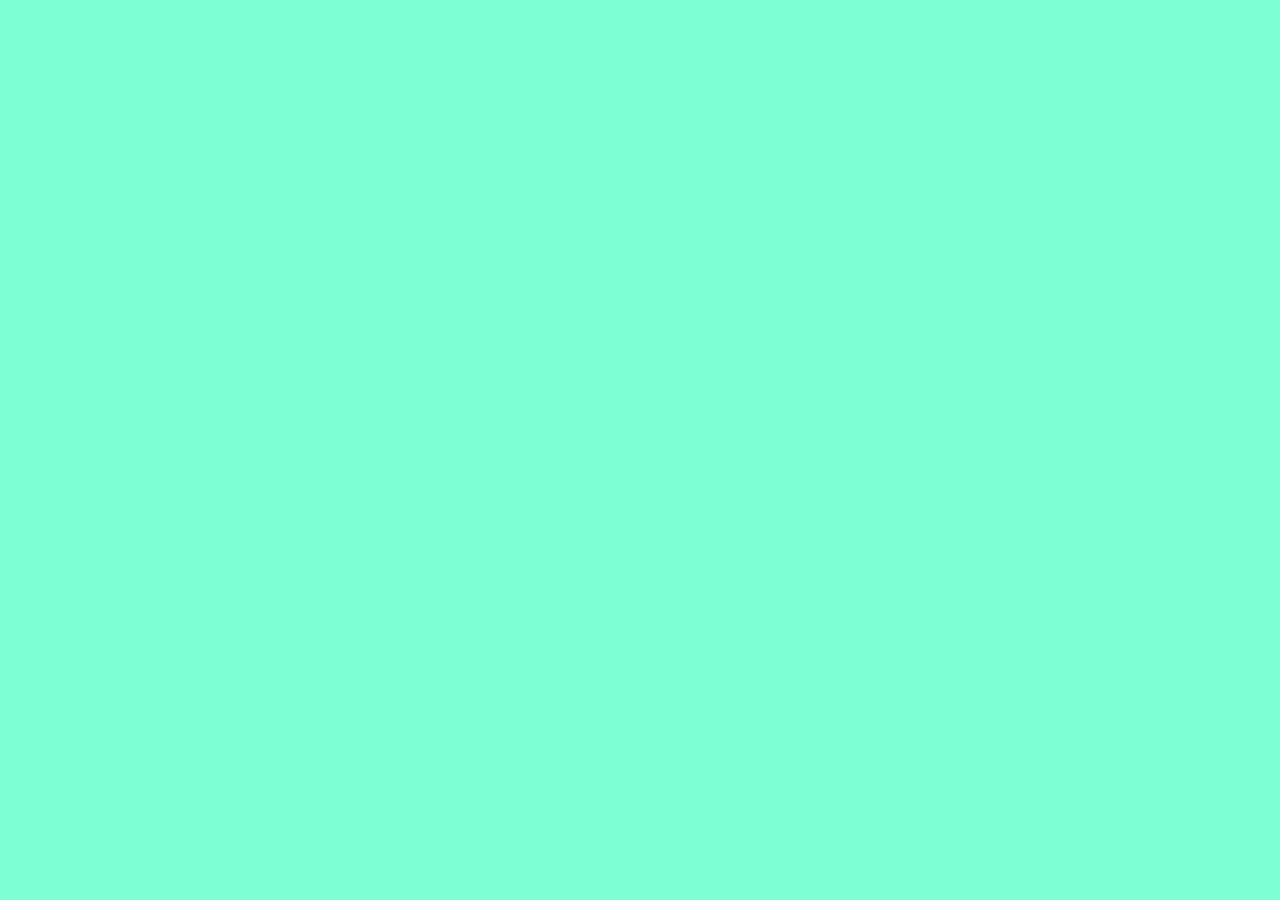
==== public/index.html @ cbdff0cc "Initial commit" ====
<!DOCTYPE html>
<html lang="en">
<head>
    <meta charset="UTF-8">
    <meta name="viewport" content="width=device-width, initial-scale=1.0">
    <title>Document</title>
    <link rel="stylesheet" href="style.css">
</head>
<body>
    
</body>
</html>
---- public/style.css ----
body {
    background-color: aquamarine;
}
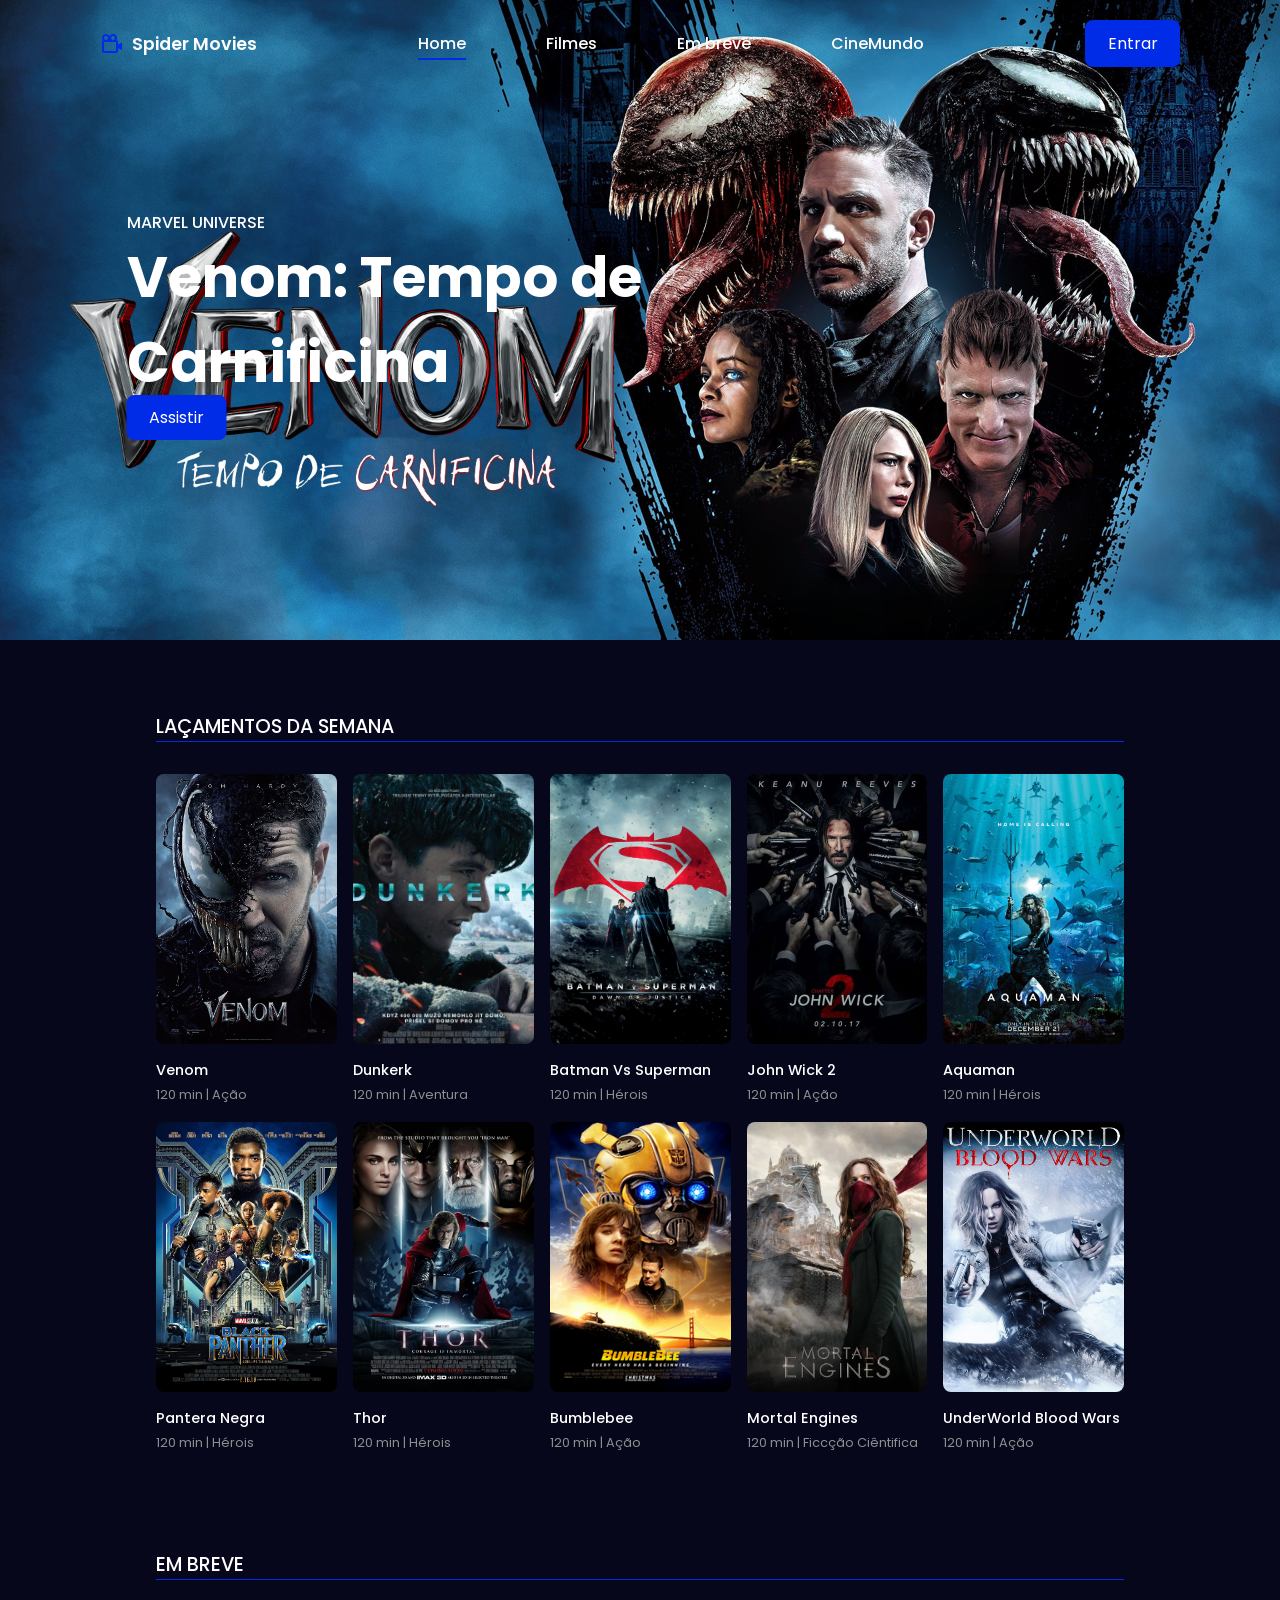
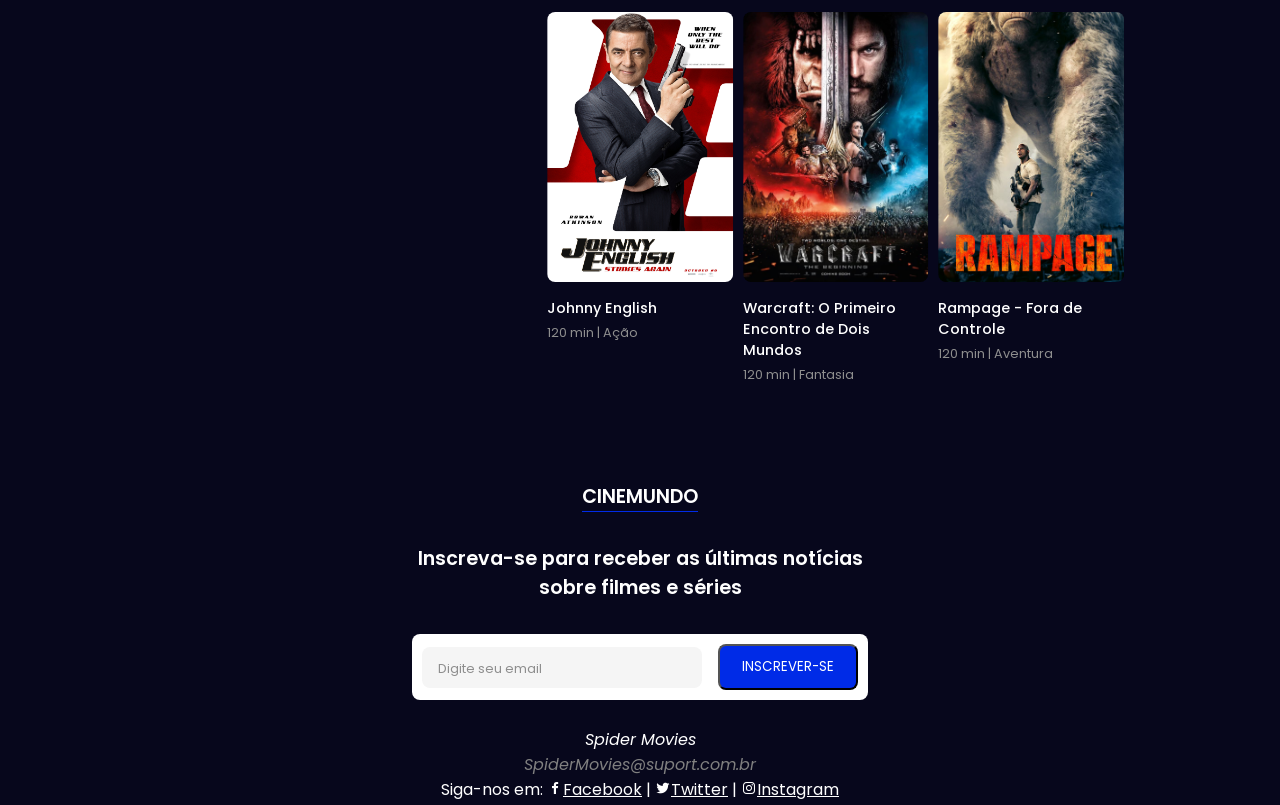
==== commit 389b1a76: "Alterações nos arquivos HTML e CSS 878827" ====
--- a/public/index.html
+++ b/public/index.html
@@ -1,12 +1,274 @@
 <!DOCTYPE html>
-<html lang="en">
+<html lang="pt-br">
 <head>
     <meta charset="UTF-8">
     <meta name="viewport" content="width=device-width, initial-scale=1.0">
-    <title>Document</title>
-    <link rel="stylesheet" href="style.css">
+    <title>Spider | Movies</title>
+    <link rel="stylesheet" href="index.css">
+    <link rel="stylesheet" href="https://cdn.jsdelivr.net/npm/swiper@11/swiper-bundle.min.css" />
+    <link href='https://unpkg.com/boxicons@2.1.2/css/boxicons.min.css'rel="stylesheet">
+    <link rel="icon" href="files/img/favicon/favicon.ico" type="image/x-icon">
 </head>
 <body>
+    <header>
+        <a href="#" class="logo">
+            <i class='bx bx-camera-movie'></i> Spider Movies
+        </a>
+        <div class="bx bx-menu" id="menu-icon"></div>
+        
+        <ul class="navbar">
+            <li><a href="#home" class="home-active">Home</a></li>
+            <li><a href="#movies">Filmes</a></li>
+            <li><a href="#coming">Em breve</a></li>
+            <li><a href="#newsletter">CineMundo</a></li>
+        </ul>
+        <a href="login.html " target="_blank" class="btn">Entrar</a>
+    </header>
+
+    <section class="home swiper" id="home">
+            <div class="swiper-wrapper">
+              <div class="swiper-slide conatiner">
+                <img src="files/img/cards/home1.1.webp" alt="">
+                <div class="home-text">
+                    <span>Marvel Universe</span>
+                    <h1>Venom: Tempo de  <br> Carnificina</h1>
+                    <a href="Venom.html" target="_blank" class="btn">Assistir</a>
+                   
+                </div>
+               
+              </div>
+              
+              <div class="swiper-slide conatiner" >
+                <img src="files/img/cards/home2.webp" alt="">
+                <div class="home-text">
+                    <span>Marvel Universe</span>
+                    <h1>Vingadores: <br> Ultimato</h1>
+                    <a href="vingadores.html" target="_blank" class="btn">Assistir</a>
+                   
+                </div>
+                
+              </div>
+
+              <div class="swiper-slide conatiner" >
+                <img src="files/img/cards/home3.1.webp" alt="">
+                <div class="home-text">
+                    <span>Marvel Universe</span>
+                    <h1>Homem-Aranha: <br> De volta ao lar</h1>
+                    <a href="Spider.html" target="_blank" class="btn">Assistir</a>
+                </div>
+              </div>              
+        </section>
+<main>
+<section class="movies" id="movies">
+    <h2 class="heading">Laçamentos da Semana</h2>
+            <div class="movies-container">
+                    <div class="box">    
+                    <div class="box-img">
+                        <img src="files/img/cards/m1.jpg" alt="">
+                    </div>
+                    <h3>Venom</h3>
+                    <span>120 min | Ação</span>
+                </div>            
+            
+            <div class="box">    
+                <div class="box-img">
+                    <img src="files/img/cards/m2.jpg" alt="">
+                </div>
+                <h3>Dunkerk</h3>
+                <span>120 min | Aventura</span>
+            </div>
+
+            <div class="box">    
+                <div class="box-img">
+                    <img src="files/img/cards/m3.jpg" alt="">
+                </div>
+                <h3>Batman Vs Superman</h3>
+                <span>120 min | Hérois</span>
+            </div>
+
+            <div class="box">    
+                <div class="box-img">
+                    <img src="files/img/cards/m4.jpg" alt="">
+                </div>
+                <h3>John Wick 2</h3>
+                <span>120 min | Ação</span>
+            </div>
+
+            <div class="box">    
+                <div class="box-img">
+                    <img src="files/img/cards/m5.jpg" alt="">
+                </div>
+                <h3>Aquaman</h3>
+                <span>120 min | Hérois</span>
+            </div>
+
+            <div class="box">    
+                <div class="box-img">
+                    <img src="files/img/cards/m6.jpg" alt="">
+                </div>
+                <h3>Pantera Negra</h3>
+                <span>120 min | Hérois</span>
+            </div>
+
+            <div class="box">    
+                <div class="box-img">
+                    <img src="files/img/cards/m7.jpg" alt="">
+                </div>
+                <h3>Thor</h3>
+                <span>120 min | Hérois</span>
+            </div>
+
+            <div class="box">    
+                <div class="box-img">
+                    <img src="files/img/cards/m8.png" alt="">
+                </div>
+                <h3>Bumblebee</h3>
+                <span>120 min | Ação</span>
+            </div>
+
+            <div class="box">    
+                <div class="box-img">
+                    <img src="files/img/cards/m9.jpg" alt="">
+                </div>
+                <h3>Mortal Engines</h3>
+                <span>120 min | Ficcção Ciêntifica</span>
+            </div>
+
+            <div class="box">    
+                <div class="box-img">
+                    <img src="files/img/cards/m10.jpg" alt="">
+                </div>
+                <h3>UnderWorld Blood Wars</h3>
+                <span>120 min | Ação</span>
+            </div>
+        </div>
+</section>
+
+<section class="coming" id="coming">
+    <h2 class="heading">Em breve</h2>
+
+    <div class="coming-container swiper">
+       <div class="swiper-wrapper">
+           
+           <div class="swiper-slide box">
+               <div class="box-img">
+                   <img src="files/img/cards/coming1.jpg" alt="">
+               </div>
+               <h3>Johnny English</h3>
+               <span>120 min | Ação</span>
+           </div>
+                
+               
+               <div class="swiper-slide box">
+           <div class="box-img">
+               <img src="files/img/cards/coming2.jpg" alt="">
+           </div>
+           <h3>Warcraft: O Primeiro Encontro de Dois Mundos</h3>
+           <span>120 min | Fantasia</span>
+               </div>
+           
+               <div class="swiper-slide box">
+           <div class="box-img">
+               <img src="files/img/cards/coming3.jpg" alt="">
+           </div>
+           <h3>Rampage - Fora de Controle</h3>
+           <span>120 min | Aventura</span>
+               </div>
+           
+               <div class="swiper-slide box">
+           <div class="box-img">
+               <img src="files/img/cards/coming4.jpg"alt="">
+           </div>
+           <h3>A Dama de Ferro</h3>
+           <span>120 min | Ação</span>
+               </div>
+           
+               <div class="swiper-slide box">
+           <div class="box-img">
+               <img src="files/img/cards/coming5.jpg"alt="">
+           </div>
+           <h3>Liga da Justiça</h3>
+           <span>120 min | Hérois</span>
+               </div>
+           
+               <div class="swiper-slide box">
+           <div class="box-img">
+               <img src="files/img/cards/coming6.jpeg"alt="">
+           </div>
+           <h3>Doutor Estranho</h3>
+           <span>120 min | Hérois</span>
+               </div>
+           
+               <div class="swiper-slide box">
+           <div class="box-img">
+               <img src="files/img/cards/coming7.jpg" alt="">
+           </div>
+           <h3>Capitã Marvel</h3>
+           <span>120 min | Hérois</span>
+               </div>
+           
+               <div class="swiper-slide box">
+           <div class="box-img">
+               <img src="files/img/cards/coming8.jpg" alt="">
+           </div>
+           <h3>Viúva Negra</h3>
+           <span>120 min | Hérois</span>
+               </div>
+           
+               <div class="swiper-slide box">
+           <div class="box-img">
+               <img src="files/img/cards/coming9.jpg" alt="">
+           </div>
+           <h3>Homem-Formiga</h3>
+           <span>120 min | Hérois</span>
+               </div>
+           
+               <div class="swiper-slide box">
+           <div class="box-img">
+               <img src="files/img/cards/coming10.jpg" alt="">
+           </div>
+           <h3>Guardiões da Galaxia</h3>
+           <span>120 min | Hérois</span>
+            </div>
+
+            
+            <div class="swiper-slide box">
+                <div class="box-img">
+                    <img src="files/img/cards/coming11.jpg" alt="">
+                </div>
+                <h3>Velozes e Furiosos 9</h3>
+                <span>120 min | Ação</span>
+                 </div>
+        </div>
+    </div>
+</section>
+
+<section class="newsletter" id="newsletter">
+    <h2 class="heading">CineMundo</h2>
+    <h2>Inscreva-se para receber as últimas notícias <br>
+        sobre filmes e séries</h2>
+    <form action="">
+        <input type="email" class="email" placeholder="Digite seu email" required>
+        <button type="submit" value="Subscribe" class="btn">Inscrever-se</button>
+    </form>
+</section>
+</main>    
+<footer>
+    <address>
+        <p>Spider Movies<br>
+            <a href="#" class="gmail">SpiderMovies@suport.com.br</a>
+    </address>
     
+    <p>Siga-nos em:
+
+        <a href="https://www.facebook.com" target="_blank" class="social"><i class='bx bxl-facebook'></i>Facebook</a> |
+        <a href="https://www.twitter.com" target="_blank" class="social"><i class='bx bxl-twitter'></i>Twitter</a> |
+        <a href="https://www.instagram.com" target="_blank" class="social"><i class='bx bxl-instagram'></i>Instagram</a>
+    </p>
+</footer>
+
+  <script src="https://cdn.jsdelivr.net/npm/swiper@11/swiper-bundle.min.js"></script>
+    <script src="main.js"></script>
+
 </body>
-</html>
+</html>
--- a/public/index.css
+++ b/public/index.css
@@ -0,0 +1,268 @@
+@import url('https://fonts.googleapis.com/css2?family=Big+Shoulders:opsz,wght@10..72,100..900&family=Poppins:ital,wght@0,100;0,200;0,300;0,400;0,500;0,600;0,700;0,800;0,900;1,100;1,200;1,300;1,400;1,500;1,600;1,700;1,800;1,900&family=Quicksand:wght@300..700&display=swap');
+
+* {
+  font-family: "Poppins", sans-serif;
+  margin: 0;
+  padding: 0;
+  box-sizing: border-box;
+  list-style: none;
+  text-decoration: none;
+  scroll-padding-top: 2rem;
+  scroll-behavior: smooth;
+}
+
+:root {
+  --main-color: #002be7;
+  --text-colo: #07071c;
+  --bg-color: #fff;
+
+}
+
+body {
+  background: #07071c;
+  color: var(--bg-color);
+}
+
+section{
+  padding: 4.5rem 0 1.5rem;
+
+}
+header {
+  position: fixed;
+  width: 100%;
+  top: 0;
+  right: 0;
+  z-index: 1000;
+  display: flex;
+  align-items: center;
+  justify-content: space-between;
+  padding: 20px 100px;
+  transition: 0.5s;
+
+}
+
+.logo {
+  font-size: 1.1rem;
+  font-weight: 600;
+  color: var(--bg-color);
+  display: flex;
+  align-items: center;
+  column-gap: 0.5rem;
+}
+
+.logo .bx {
+  font-size: 24px;
+  color: var(--main-color);
+}
+
+.navbar {
+  display: flex;
+  column-gap: 5rem;
+}
+
+.navbar li {
+  position: relative;
+}
+
+.navbar a {
+  font-size: 1rem;
+  font-weight: 500;
+  color: var(--bg-color);
+}
+
+.navbar a::after {
+  content: "";
+  width: 0;
+  height: 2px;
+  background: var(--main-color);
+  position: absolute;
+  bottom: -4px;
+  left: 0;
+  transition: 0.4s all linear;
+}
+
+.navbar a:hover::after,
+.navbar .home-active::after {
+  width: 100%;
+}
+#menu-icon{
+  font-size: 24px;
+  cursor: pointer;
+  z-index: 1000001;
+  display: none;
+}
+.btn{
+  padding: 0.7rem 1.4rem;
+  background: var(--main-color);
+  color: var(--bg-color);
+  font-weight: 400;
+  border-radius: 0.5rem;
+}
+.btn:hover{
+  background: #fff;
+  color: var(--text-colo);
+}  
+.conatiner{
+  width: 100%;
+  min-height: 640px;
+  position: relative;
+  display: flex;
+  align-items: center;
+  background: rgb(2, 3, 7, 0.4);
+} 
+.conatiner img{
+  position: absolute;
+  width: 100%;
+  height: 100%;
+  object-fit: cover;
+  object-position: center;
+  z-index: -1;
+}
+.swiper-pagination-bullet{
+  width: 6px !important;
+  height: 6px !important;
+  border-radius: 0.2rem !important;
+  background: var(--bg-color) !important;
+  opacity: 1 !important;
+}
+.swiper-pagination-bullet-active{
+  width: 1.5rem !important;
+  background: var(--main-color) !important;
+}
+.home-text{
+  position: absolute;
+  left: 30%; 
+  top: 50%;
+  transform: translate(-50%, -50%);
+  text-align:left;
+  z-index: 1000;
+}
+.home-text span{
+  color: var(--bg-color);
+  font-weight: 500;
+  text-transform: uppercase;
+}
+.home-text h1{
+  color: var(--bg-color);
+  font-size: 3.5rem;
+  font-weight: 700;
+  margin-bottom: 1rem 0;
+}
+.heading{
+  max-width: 968px;
+  margin-left: auto;
+  margin-right: auto;
+  font-size: 1.2rem;
+  font-weight: 500;
+  text-transform: uppercase;
+  border-bottom: 1px solid var(--main-color);
+}
+.movies-container{
+  max-width: 968px;
+  margin-right: auto;
+  margin-left: auto;
+  display: grid;
+  grid-template-columns: repeat(auto-fit,minmax(180px,auto));
+  gap: 1rem;
+  margin-top: 2rem;
+}
+.box .box-img{
+  width: 100%;
+  height: 270px;
+}
+.box .box-img img{
+  width: 100%;
+  height: 100%;
+  object-fit: cover;
+  object-position: center;
+  border-radius: 0.5rem;
+}
+.box .box-img img:hover{
+  transform: translateY(-10px);
+  transition: 0.2s all linear;
+}
+.box h3{
+  font-size: 0.9rem;
+  font-weight: 500;
+  margin-top: 1rem;
+}
+.box span{
+  font-size: 0.8rem;
+  font-weight: 400;
+  color: #8e8e8e;
+}
+
+.coming-container{
+  display: grid;
+  gap: 1rem;
+  max-width: 968px;
+  margin-right: auto;
+  margin-left: auto;
+  margin-top: 2rem;
+}
+.coming-container .box-img img:hover{
+  transform: translateY(0); 
+}
+.coming-container .box{
+  width: 100px;
+}
+.newsletter{
+  max-width: 968px;
+  margin-left: auto;
+  margin-right: auto;
+  display: flex;
+  flex-direction: column;
+  align-items: center;
+  justify-content: center;
+  row-gap: 2rem;
+}
+.newsletter h2{
+  text-align: center;
+  font-size: 1.2rem;
+  font-weight: 600;
+}
+.newsletter form{
+  background: var(--bg-color);
+  padding: 10px;
+  border-radius: 0.5rem;
+  display: flex;
+  column-gap: 1rem;
+  align-items: center;
+}
+.newsletter form input{
+  padding: 0.5rem 1rem;
+  background: #f5f5f5;
+  border: none;
+  border-radius: 0.5rem;
+  font-size: 1rem;
+  font-weight: 500;
+  color: var(--text-colo);
+}
+.newsletter form .email{
+  width: 280px;
+}
+
+.newsletter form input::placeholder{
+  color: #8e8e8e;
+  font-size: 0.8rem;
+  font-weight: 400;
+}
+.newsletter .btn{
+text-transform: uppercase;
+}
+
+footer {
+  text-align: center;
+  padding: 3px;
+  background-color: var(--text-colo);
+  color: white;
+}
+
+footer .gmail{
+  color: gray;
+}
+
+footer .social{
+color: #fff;
+text-decoration: underline;
+}
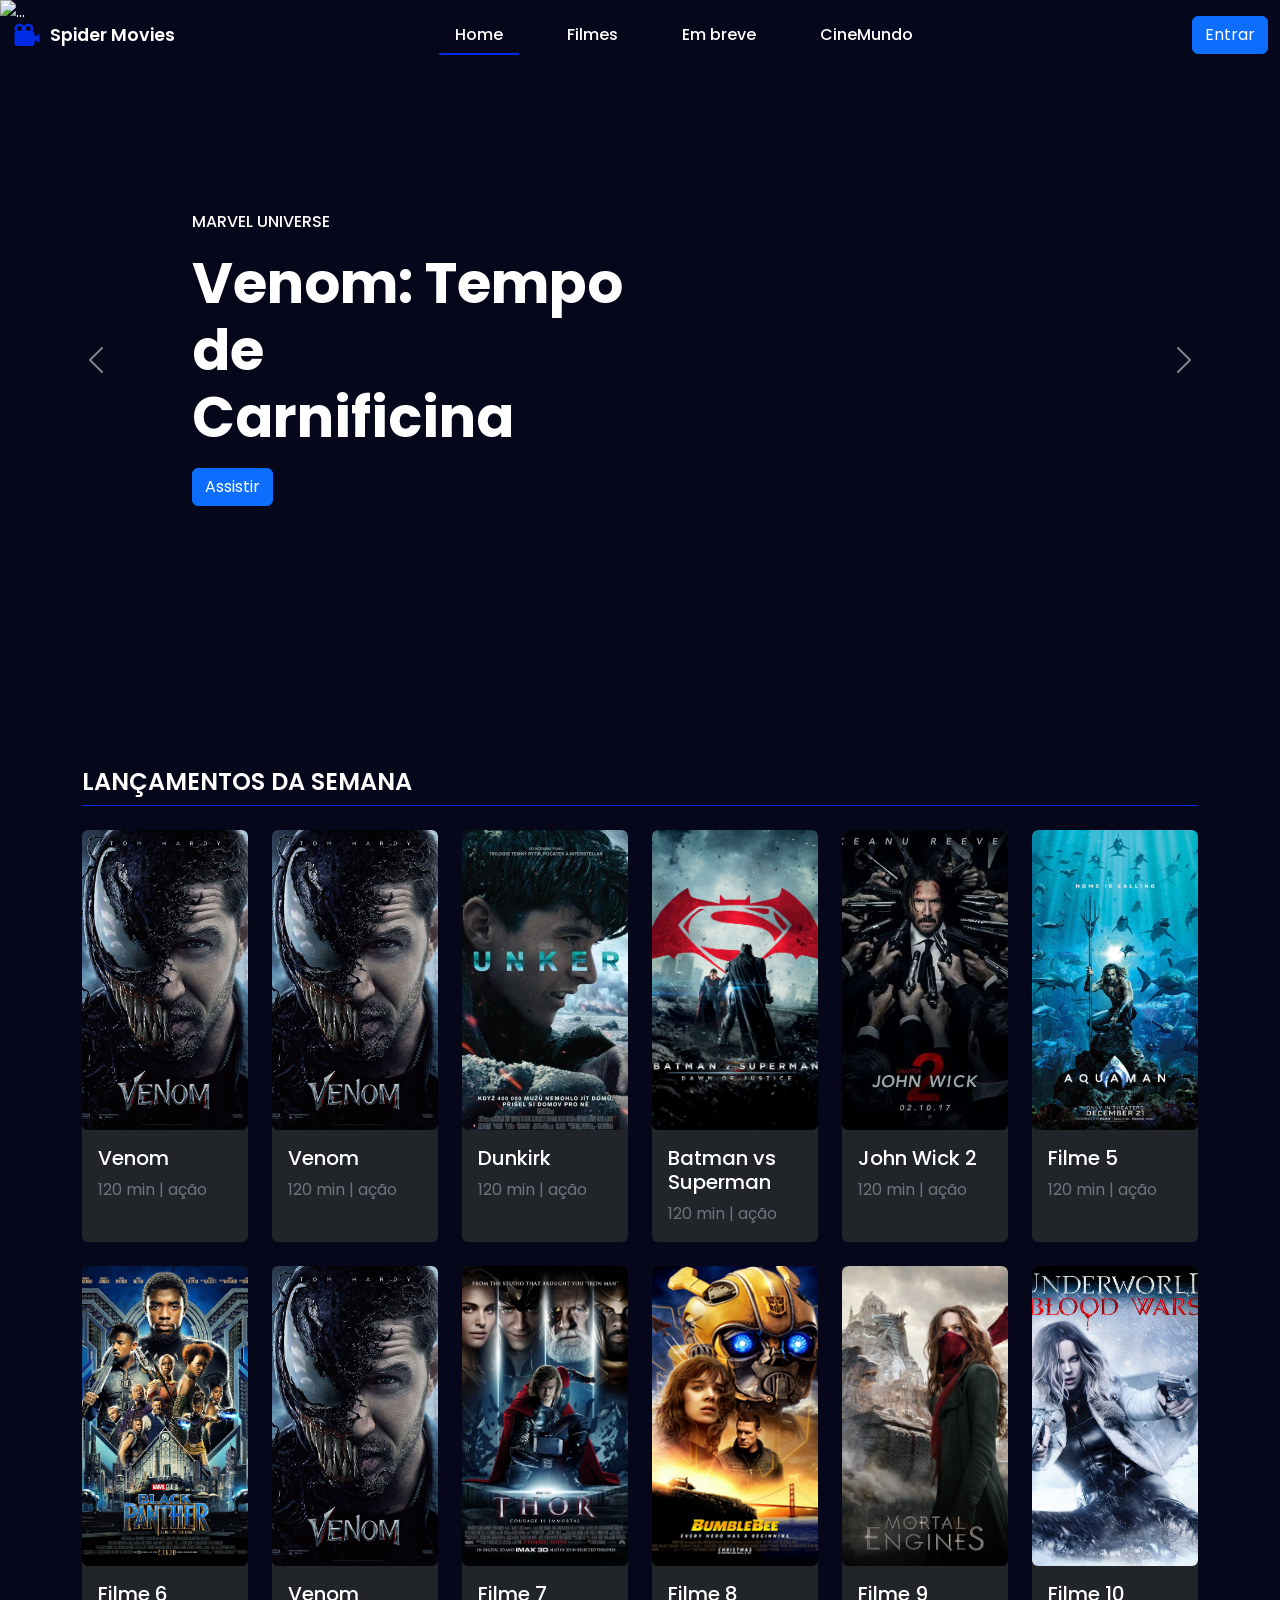
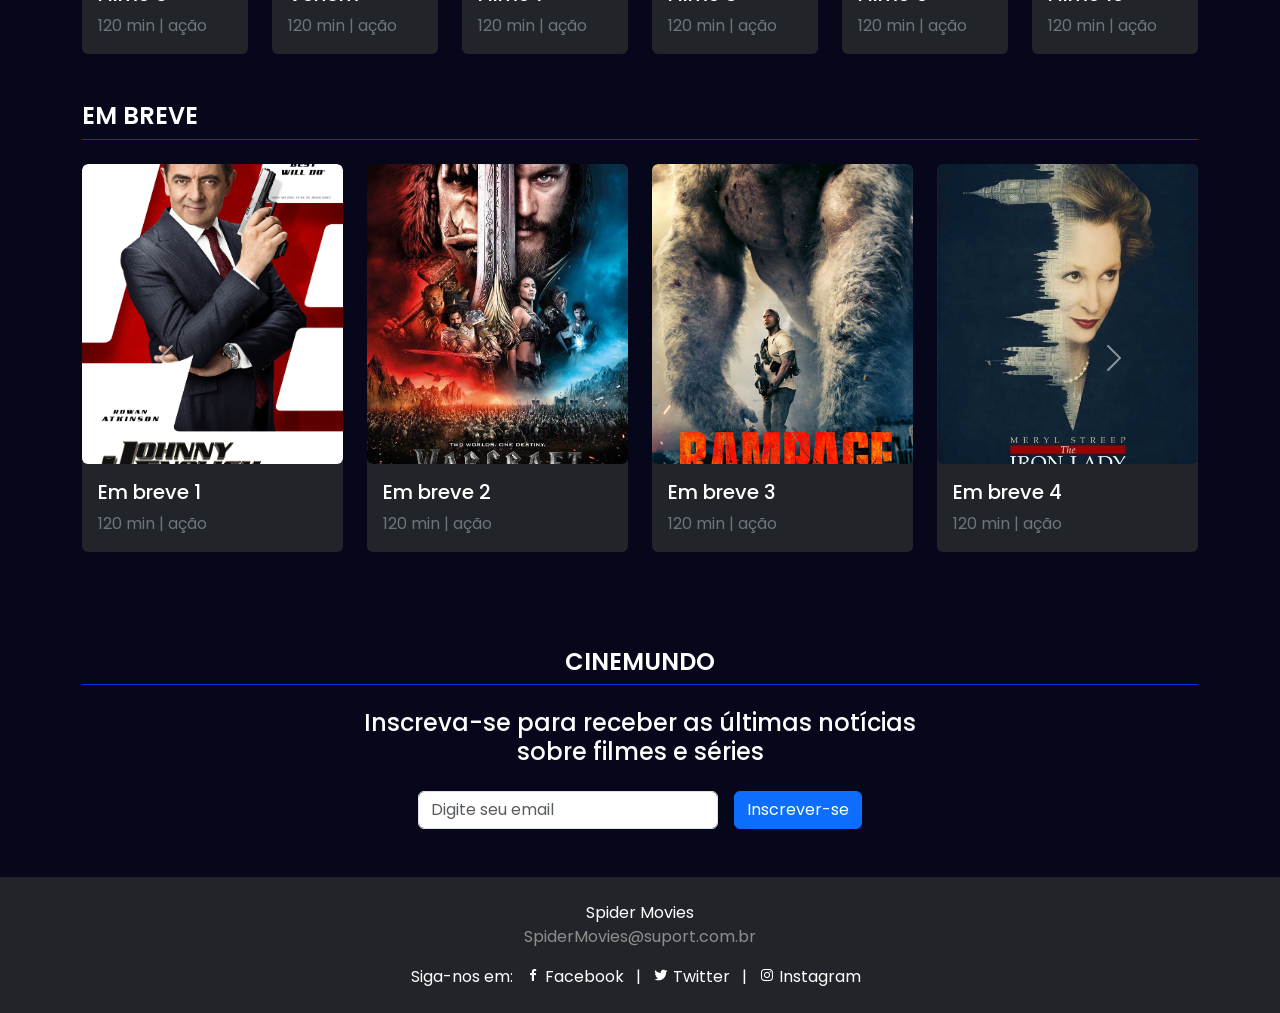
==== commit e7201b0b: "Alterações na atividade 878827" ====
--- a/public/index.html
+++ b/public/index.html
@@ -1,274 +1,419 @@
 <!DOCTYPE html>
 <html lang="pt-br">
+
 <head>
     <meta charset="UTF-8">
     <meta name="viewport" content="width=device-width, initial-scale=1.0">
     <title>Spider | Movies</title>
     <link rel="stylesheet" href="index.css">
-    <link rel="stylesheet" href="https://cdn.jsdelivr.net/npm/swiper@11/swiper-bundle.min.css" />
-    <link href='https://unpkg.com/boxicons@2.1.2/css/boxicons.min.css'rel="stylesheet">
+    <link href="https://cdn.jsdelivr.net/npm/bootstrap@5.0.2/dist/css/bootstrap.min.css" rel="stylesheet" integrity="sha384-EVSTQN3/azprG1Anm3QDgpJLIm9Nao0Yz1ztcQTwFspd3yD65VohhpuuCOmLASjC" crossorigin="anonymous">
+    <script src="https://cdn.jsdelivr.net/npm/bootstrap@5.0.2/dist/js/bootstrap.bundle.min.js" integrity="sha384-MrcW6ZMFYlzcLA8Nl+NtUVF0sA7MsXsP1UyJoMp4YLEuNSfAP+JcXn/tWtIaxVXM" crossorigin="anonymous"></script>
+    <link href='https://unpkg.com/boxicons@2.1.4/css/boxicons.min.css' rel='stylesheet'>
     <link rel="icon" href="files/img/favicon/favicon.ico" type="image/x-icon">
 </head>
-<body>
-    <header>
-        <a href="#" class="logo">
-            <i class='bx bx-camera-movie'></i> Spider Movies
-        </a>
-        <div class="bx bx-menu" id="menu-icon"></div>
-        
-        <ul class="navbar">
-            <li><a href="#home" class="home-active">Home</a></li>
-            <li><a href="#movies">Filmes</a></li>
-            <li><a href="#coming">Em breve</a></li>
-            <li><a href="#newsletter">CineMundo</a></li>
-        </ul>
-        <a href="login.html " target="_blank" class="btn">Entrar</a>
-    </header>
-
-    <section class="home swiper" id="home">
-            <div class="swiper-wrapper">
-              <div class="swiper-slide conatiner">
-                <img src="files/img/cards/home1.1.webp" alt="">
-                <div class="home-text">
-                    <span>Marvel Universe</span>
-                    <h1>Venom: Tempo de  <br> Carnificina</h1>
-                    <a href="Venom.html" target="_blank" class="btn">Assistir</a>
-                   
-                </div>
-               
-              </div>
-              
-              <div class="swiper-slide conatiner" >
-                <img src="files/img/cards/home2.webp" alt="">
-                <div class="home-text">
-                    <span>Marvel Universe</span>
-                    <h1>Vingadores: <br> Ultimato</h1>
-                    <a href="vingadores.html" target="_blank" class="btn">Assistir</a>
-                   
-                </div>
-                
-              </div>
-
-              <div class="swiper-slide conatiner" >
-                <img src="files/img/cards/home3.1.webp" alt="">
-                <div class="home-text">
-                    <span>Marvel Universe</span>
-                    <h1>Homem-Aranha: <br> De volta ao lar</h1>
-                    <a href="Spider.html" target="_blank" class="btn">Assistir</a>
-                </div>
-              </div>              
-        </section>
-<main>
-<section class="movies" id="movies">
-    <h2 class="heading">Laçamentos da Semana</h2>
-            <div class="movies-container">
-                    <div class="box">    
-                    <div class="box-img">
-                        <img src="files/img/cards/m1.jpg" alt="">
-                    </div>
-                    <h3>Venom</h3>
-                    <span>120 min | Ação</span>
-                </div>            
-            
-            <div class="box">    
-                <div class="box-img">
-                    <img src="files/img/cards/m2.jpg" alt="">
-                </div>
-                <h3>Dunkerk</h3>
-                <span>120 min | Aventura</span>
-            </div>
-
-            <div class="box">    
-                <div class="box-img">
-                    <img src="files/img/cards/m3.jpg" alt="">
-                </div>
-                <h3>Batman Vs Superman</h3>
-                <span>120 min | Hérois</span>
-            </div>
-
-            <div class="box">    
-                <div class="box-img">
-                    <img src="files/img/cards/m4.jpg" alt="">
-                </div>
-                <h3>John Wick 2</h3>
-                <span>120 min | Ação</span>
-            </div>
-
-            <div class="box">    
-                <div class="box-img">
-                    <img src="files/img/cards/m5.jpg" alt="">
-                </div>
-                <h3>Aquaman</h3>
-                <span>120 min | Hérois</span>
-            </div>
-
-            <div class="box">    
-                <div class="box-img">
-                    <img src="files/img/cards/m6.jpg" alt="">
-                </div>
-                <h3>Pantera Negra</h3>
-                <span>120 min | Hérois</span>
-            </div>
-
-            <div class="box">    
-                <div class="box-img">
-                    <img src="files/img/cards/m7.jpg" alt="">
-                </div>
-                <h3>Thor</h3>
-                <span>120 min | Hérois</span>
-            </div>
-
-            <div class="box">    
-                <div class="box-img">
-                    <img src="files/img/cards/m8.png" alt="">
-                </div>
-                <h3>Bumblebee</h3>
-                <span>120 min | Ação</span>
-            </div>
-
-            <div class="box">    
-                <div class="box-img">
-                    <img src="files/img/cards/m9.jpg" alt="">
-                </div>
-                <h3>Mortal Engines</h3>
-                <span>120 min | Ficcção Ciêntifica</span>
-            </div>
-
-            <div class="box">    
-                <div class="box-img">
-                    <img src="files/img/cards/m10.jpg" alt="">
-                </div>
-                <h3>UnderWorld Blood Wars</h3>
-                <span>120 min | Ação</span>
+
+<body id="body">
+    
+        <header id="header" class="navbar navbar-expand-lg fixed-top">
+        <div class="container-fluid">
+            <!-- Logo à esquerda -->
+            <a href="#" id="logo" class="navbar-brand me-0">
+                <i class='bx bxs-camera-movie'></i> Spider Movies
+            </a>
+
+            <!-- Botão do menu hamburguer -->
+            <button class="navbar-toggler" type="button" data-bs-toggle="collapse" data-bs-target="#navbarContent"
+                aria-controls="navbarContent" aria-expanded="false" aria-label="Toggle navigation">
+                <span class="navbar-toggler-icon"></span>
+            </button>
+
+            <!-- Menu centralizado e botão à direita -->
+            <div class="collapse navbar-collapse" id="navbarContent">
+                <ul id="navbar" class="navbar-nav mx-auto mb-2 mb-lg-0">
+                    <li class="nav-item"><a href="#home" class="nav-link active">Home</a></li>
+                    <li class="nav-item"><a href="#movies" class="nav-link">Filmes</a></li>
+                    <li class="nav-item"><a href="#coming" class="nav-link">Em breve</a></li>
+                    <li class="nav-item"><a href="#newsletter" class="nav-link">CineMundo</a></li>
+                </ul>
+
+                <!-- Botão Entrar à direita -->
+                <div class="d-flex">
+                    <a href="login.html" target="_blank" class="btn btn-primary">Entrar</a>
+                </div>
             </div>
         </div>
-</section>
-
-<section class="coming" id="coming">
-    <h2 class="heading">Em breve</h2>
-
-    <div class="coming-container swiper">
-       <div class="swiper-wrapper">
-           
-           <div class="swiper-slide box">
-               <div class="box-img">
-                   <img src="files/img/cards/coming1.jpg" alt="">
-               </div>
-               <h3>Johnny English</h3>
-               <span>120 min | Ação</span>
-           </div>
-                
-               
-               <div class="swiper-slide box">
-           <div class="box-img">
-               <img src="files/img/cards/coming2.jpg" alt="">
-           </div>
-           <h3>Warcraft: O Primeiro Encontro de Dois Mundos</h3>
-           <span>120 min | Fantasia</span>
-               </div>
-           
-               <div class="swiper-slide box">
-           <div class="box-img">
-               <img src="files/img/cards/coming3.jpg" alt="">
-           </div>
-           <h3>Rampage - Fora de Controle</h3>
-           <span>120 min | Aventura</span>
-               </div>
-           
-               <div class="swiper-slide box">
-           <div class="box-img">
-               <img src="files/img/cards/coming4.jpg"alt="">
-           </div>
-           <h3>A Dama de Ferro</h3>
-           <span>120 min | Ação</span>
-               </div>
-           
-               <div class="swiper-slide box">
-           <div class="box-img">
-               <img src="files/img/cards/coming5.jpg"alt="">
-           </div>
-           <h3>Liga da Justiça</h3>
-           <span>120 min | Hérois</span>
-               </div>
-           
-               <div class="swiper-slide box">
-           <div class="box-img">
-               <img src="files/img/cards/coming6.jpeg"alt="">
-           </div>
-           <h3>Doutor Estranho</h3>
-           <span>120 min | Hérois</span>
-               </div>
-           
-               <div class="swiper-slide box">
-           <div class="box-img">
-               <img src="files/img/cards/coming7.jpg" alt="">
-           </div>
-           <h3>Capitã Marvel</h3>
-           <span>120 min | Hérois</span>
-               </div>
-           
-               <div class="swiper-slide box">
-           <div class="box-img">
-               <img src="files/img/cards/coming8.jpg" alt="">
-           </div>
-           <h3>Viúva Negra</h3>
-           <span>120 min | Hérois</span>
-               </div>
-           
-               <div class="swiper-slide box">
-           <div class="box-img">
-               <img src="files/img/cards/coming9.jpg" alt="">
-           </div>
-           <h3>Homem-Formiga</h3>
-           <span>120 min | Hérois</span>
-               </div>
-           
-               <div class="swiper-slide box">
-           <div class="box-img">
-               <img src="files/img/cards/coming10.jpg" alt="">
-           </div>
-           <h3>Guardiões da Galaxia</h3>
-           <span>120 min | Hérois</span>
+    </header>
+
+    <section id="home">
+        <div id="carouselExampleInterval" class="carousel slide" data-bs-ride="carousel">
+            <div class="carousel-inner">
+                <div class="carousel-item active" data-bs-interval="2500">
+                    <img src="files/img/cards/home1.webp" class="d-block w-100" style="height: 80vh; object-fit: cover;"
+                        alt="...">
+                    <div class="carousel-caption d-none d-md-block text-start" id="home-text">
+                        <span>Marvel Universe</span>
+                        <h1>Venom: Tempo de <br> Carnificina</h1>
+                        <a href="#" target="_blank" class="btn btn-primary">Assistir</a>
+                    </div>
+                </div>
+                <div class="carousel-item" data-bs-interval="2000">
+                    <img src="files/img/cards/home2.jpg" class="d-block w-100" style="height: 80vh; object-fit: cover;"
+                        alt="...">
+                    <div class="carousel-caption d-none d-md-block text-start" id="home-text">
+                        <span>Tom Cruise</span>
+                        <h1>Top Gun <br> Maverick</h1>
+                        <a href="#" target="_blank" class="btn btn-primary">Assistir</a>
+                    </div>
+                </div>
+                <div class="carousel-item" data-bs-interval="2500">
+                    <img src="files/img/cards/home3.webp" class="d-block w-100" style="height: 80vh; object-fit: cover;"
+                        alt="...">
+                    <div class="carousel-caption d-none d-md-block text-start" id="home-text">
+                        <span>Marvel Universe</span>
+                        <h1>Vingadores <br> Ultimato</h1>
+                        <a href="#" target="_blank" class="btn btn-primary">Assistir</a>
+                    </div>
+                </div>
+                <div class="carousel-item" data-bs-interval="2000">
+                    <img src="files/img/cards/home4.jpg" class="d-block w-100" style="height: 80vh; object-fit: cover;"
+                        alt="...">
+                    <div class="carousel-caption d-none d-md-block text-start" id="home-text">
+                        <span>Century Studios</span>
+                        <h1>Avatar <br> Caminho da água</h1>
+                        <a href="#" target="_blank" class="btn btn-primary">Assistir</a>
+                    </div>
+                </div>
+                <div class="carousel-item" data-bs-interval="2500">
+                    <img src="files/img/cards/home5.webp" class="d-block w-100" style="height: 80vh; object-fit: cover;"
+                        alt="...">
+                    <div class="carousel-caption d-none d-md-block text-start" id="home-text">
+                        <span>Marvel Universe</span>
+                        <h1>Homem-Aranha <br> De volta ao Lar</h1>
+                        <a href="#" target="_blank" class="btn btn-primary">Assistir</a>
+                    </div>
+                </div>
             </div>
-
-            
-            <div class="swiper-slide box">
-                <div class="box-img">
-                    <img src="files/img/cards/coming11.jpg" alt="">
-                </div>
-                <h3>Velozes e Furiosos 9</h3>
-                <span>120 min | Ação</span>
-                 </div>
+            <button class="carousel-control-prev" type="button" data-bs-target="#carouselExampleInterval"
+                data-bs-slide="prev">
+                <span class="carousel-control-prev-icon" aria-hidden="true"></span>
+                <span class="visually-hidden">Previous</span>
+            </button>
+            <button class="carousel-control-next" type="button" data-bs-target="#carouselExampleInterval"
+                data-bs-slide="next">
+                <span class="carousel-control-next-icon" aria-hidden="true"></span>
+                <span class="visually-hidden">Next</span>
+            </button>
         </div>
-    </div>
-</section>
-
-<section class="newsletter" id="newsletter">
-    <h2 class="heading">CineMundo</h2>
-    <h2>Inscreva-se para receber as últimas notícias <br>
-        sobre filmes e séries</h2>
-    <form action="">
-        <input type="email" class="email" placeholder="Digite seu email" required>
-        <button type="submit" value="Subscribe" class="btn">Inscrever-se</button>
-    </form>
-</section>
-</main>    
-<footer>
-    <address>
-        <p>Spider Movies<br>
-            <a href="#" class="gmail">SpiderMovies@suport.com.br</a>
-    </address>
-    
-    <p>Siga-nos em:
-
-        <a href="https://www.facebook.com" target="_blank" class="social"><i class='bx bxl-facebook'></i>Facebook</a> |
-        <a href="https://www.twitter.com" target="_blank" class="social"><i class='bx bxl-twitter'></i>Twitter</a> |
-        <a href="https://www.instagram.com" target="_blank" class="social"><i class='bx bxl-instagram'></i>Instagram</a>
-    </p>
-</footer>
-
-  <script src="https://cdn.jsdelivr.net/npm/swiper@11/swiper-bundle.min.js"></script>
-    <script src="main.js"></script>
-
+    </section>
+
+    <main class="container mt-5">
+        <section id="movies" class="mb-5">
+            <h2 class="heading mb-4">Lançamentos da Semana</h2>
+            <div class="row g-4 mb-4">
+                <!-- Primeira linha com 5 filmes -->
+                <div class="col-md-2 col-6">
+                    <div class="card h-100 bg-dark text-secondary border-0">
+                        <div class="img-container overflow-hidden rounded">
+                            <img class="card-img-top w-100" style="height: 300px; object-fit: cover;"
+                                src="files/img/cards/m1.jpg" alt="Venom">
+                        </div>
+                        <div class="card-body">
+                            <h5 class="card-title text-white">Venom</h5>
+                            <p class="card-text">120 min | ação</p>
+                        </div>
+                    </div>
+                </div>
+                <div class="col-md-2 col-6">
+                    <div class="card h-100 bg-dark text-secondary border-0">
+                        <div class="img-container overflow-hidden rounded">
+                            <img class="card-img-top w-100" style="height: 300px; object-fit: cover;"
+                                src="files/img/cards/m1.jpg" alt="Venom">
+                        </div>
+                        <div class="card-body">
+                            <h5 class="card-title text-white">Venom</h5>
+                            <p class="card-text">120 min | ação</p>
+                        </div>
+                    </div>
+                </div>
+                <div class="col-md-2 col-6">
+                    <div class="card h-100 bg-dark text-secondary border-0">
+                        <div class="img-container overflow-hidden rounded">
+                            <img class="card-img-top w-100" style="height: 300px; object-fit: cover;"
+                                src="files/img/cards/m2.jpg" alt="Dunkirk">
+                        </div>
+                        <div class="card-body">
+                            <h5 class="card-title text-white">Dunkirk</h5>
+                            <p class="card-text">120 min | ação</p>
+                        </div>
+                    </div>
+                </div>
+                <div class="col-md-2 col-6">
+                    <div class="card h-100 bg-dark text-secondary border-0">
+                        <div class="img-container overflow-hidden rounded">
+                            <img class="card-img-top w-100" style="height: 300px; object-fit: cover;"
+                                src="files/img/cards/m3.jpg" alt="Batman vs Superman">
+                        </div>
+                        <div class="card-body">
+                            <h5 class="card-title text-white">Batman vs Superman</h5>
+                            <p class="card-text">120 min | ação</p>
+                        </div>
+                    </div>
+                </div>
+                <div class="col-md-2 col-6">
+                    <div class="card h-100 bg-dark text-secondary border-0">
+                        <div class="img-container overflow-hidden rounded">
+                            <img class="card-img-top w-100" style="height: 300px; object-fit: cover;"
+                                src="files/img/cards/m4.jpg" alt="John Wick 2">
+                        </div>
+                        <div class="card-body">
+                            <h5 class="card-title text-white">John Wick 2</h5>
+                            <p class="card-text">120 min | ação</p>
+                        </div>
+                    </div>
+                </div>
+                <div class="col-md-2 col-6">
+                    <div class="card h-100 bg-dark text-secondary border-0">
+                        <div class="img-container overflow-hidden rounded">
+                            <img class="card-img-top w-100" style="height: 300px; object-fit: cover;"
+                                src="files/img/cards/m5.jpg" alt="Filme 5">
+                        </div>
+                        <div class="card-body">
+                            <h5 class="card-title text-white">Filme 5</h5>
+                            <p class="card-text">120 min | ação</p>
+                        </div>
+                    </div>
+                </div>
+            </div>
+
+            <div class="row g-4">
+                <!-- Segunda linha com 5 filmes -->
+                <div class="col-md-2 col-6">
+                    <div class="card h-100 bg-dark text-secondary border-0">
+                        <div class="img-container overflow-hidden rounded">
+                            <img class="card-img-top w-100" style="height: 300px; object-fit: cover;"
+                                src="files/img/cards/m6.jpg" alt="Filme 6">
+                        </div>
+                        <div class="card-body">
+                            <h5 class="card-title text-white">Filme 6</h5>
+                            <p class="card-text">120 min | ação</p>
+                        </div>
+                    </div>
+                </div>
+                <div class="col-md-2 col-6">
+                    <div class="card h-100 bg-dark text-secondary border-0">
+                        <div class="img-container overflow-hidden rounded">
+                            <img class="card-img-top w-100" style="height: 300px; object-fit: cover;"
+                                src="files/img/cards/m1.jpg" alt="Venom">
+                        </div>
+                        <div class="card-body">
+                            <h5 class="card-title text-white">Venom</h5>
+                            <p class="card-text">120 min | ação</p>
+                        </div>
+                    </div>
+                </div>
+                <div class="col-md-2 col-6">
+                    <div class="card h-100 bg-dark text-secondary border-0">
+                        <div class="img-container overflow-hidden rounded">
+                            <img class="card-img-top w-100" style="height: 300px; object-fit: cover;"
+                                src="files/img/cards/m7.jpg" alt="Filme 7">
+                        </div>
+                        <div class="card-body">
+                            <h5 class="card-title text-white">Filme 7</h5>
+                            <p class="card-text">120 min | ação</p>
+                        </div>
+                    </div>
+                </div>
+                <div class="col-md-2 col-6">
+                    <div class="card h-100 bg-dark text-secondary border-0">
+                        <div class="img-container overflow-hidden rounded">
+                            <img class="card-img-top w-100" style="height: 300px; object-fit: cover;"
+                                src="files/img/cards/m8.png" alt="Filme 8">
+                        </div>
+                        <div class="card-body">
+                            <h5 class="card-title text-white">Filme 8</h5>
+                            <p class="card-text">120 min | ação</p>
+                        </div>
+                    </div>
+                </div>
+                <div class="col-md-2 col-6">
+                    <div class="card h-100 bg-dark text-secondary border-0">
+                        <div class="img-container overflow-hidden rounded">
+                            <img class="card-img-top w-100" style="height: 300px; object-fit: cover;"
+                                src="files/img/cards/m9.jpg" alt="Filme 9">
+                        </div>
+                        <div class="card-body">
+                            <h5 class="card-title text-white">Filme 9</h5>
+                            <p class="card-text">120 min | ação</p>
+                        </div>
+                    </div>
+                </div>
+                <div class="col-md-2 col-6">
+                    <div class="card h-100 bg-dark text-secondary border-0">
+                        <div class="img-container overflow-hidden rounded">
+                            <img class="card-img-top w-100" style="height: 300px; object-fit: cover;"
+                                src="files/img/cards/m10.jpg" alt="Filme 10">
+                        </div>
+                        <div class="card-body">
+                            <h5 class="card-title text-white">Filme 10</h5>
+                            <p class="card-text">120 min | ação</p>
+                        </div>
+                    </div>
+                </div>
+            </div>
+        </section>
+
+        <section id="coming" class="mb-5">
+            <h2 class="heading mb-4">Em breve</h2>
+            <div id="comingCarousel" class="carousel slide" data-bs-ride="carousel">
+                <div class="carousel-inner">
+                    <div class="carousel-item active">
+                        <div class="row g-4">
+                            <!-- Primeiro conjunto de 4 filmes -->
+                            <div class="col-md-3 col-6">
+                                <div class="card h-100 bg-dark text-secondary border-0">
+                                    <div class="img-container overflow-hidden rounded">
+                                        <img class="card-img-top w-100" style="height: 300px; object-fit: cover;"
+                                            src="files/img/cards/coming1.jpg" alt="Em breve 1">
+                                    </div>
+                                    <div class="card-body">
+                                        <h5 class="card-title text-white">Em breve 1</h5>
+                                        <p class="card-text">120 min | ação</p>
+                                    </div>
+                                </div>
+                            </div>
+                            <div class="col-md-3 col-6">
+                                <div class="card h-100 bg-dark text-secondary border-0">
+                                    <div class="img-container overflow-hidden rounded">
+                                        <img class="card-img-top w-100" style="height: 300px; object-fit: cover;"
+                                            src="files/img/cards/coming2.jpg" alt="Em breve 2">
+                                    </div>
+                                    <div class="card-body">
+                                        <h5 class="card-title text-white">Em breve 2</h5>
+                                        <p class="card-text">120 min | ação</p>
+                                    </div>
+                                </div>
+                            </div>
+                            <div class="col-md-3 col-6">
+                                <div class="card h-100 bg-dark text-secondary border-0">
+                                    <div class="img-container overflow-hidden rounded">
+                                        <img class="card-img-top w-100" style="height: 300px; object-fit: cover;"
+                                            src="files/img/cards/coming3.jpg" alt="Em breve 3">
+                                    </div>
+                                    <div class="card-body">
+                                        <h5 class="card-title text-white">Em breve 3</h5>
+                                        <p class="card-text">120 min | ação</p>
+                                    </div>
+                                </div>
+                            </div>
+                            <div class="col-md-3 col-6">
+                                <div class="card h-100 bg-dark text-secondary border-0">
+                                    <div class="img-container overflow-hidden rounded">
+                                        <img class="card-img-top w-100" style="height: 300px; object-fit: cover;"
+                                            src="files/img/cards/coming4.jpg" alt="Em breve 4">
+                                    </div>
+                                    <div class="card-body">
+                                        <h5 class="card-title text-white">Em breve 4</h5>
+                                        <p class="card-text">120 min | ação</p>
+                                    </div>
+                                </div>
+                            </div>
+                        </div>
+                    </div>
+                    <div class="carousel-item">
+                        <div class="row g-4">
+                            <!-- Segundo conjunto de 4 filmes -->
+                            <div class="col-md-3 col-6">
+                                <div class="card h-100 bg-dark text-secondary border-0">
+                                    <div class="img-container overflow-hidden rounded">
+                                        <img class="card-img-top w-100" style="height: 300px; object-fit: cover;"
+                                            src="files/img/cards/coming5.jpg" alt="Em breve 5">
+                                    </div>
+                                    <div class="card-body">
+                                        <h5 class="card-title text-white">Em breve 5</h5>
+                                        <p class="card-text">120 min | ação</p>
+                                    </div>
+                                </div>
+                            </div>
+                            <div class="col-md-3 col-6">
+                                <div class="card h-100 bg-dark text-secondary border-0">
+                                    <div class="img-container overflow-hidden rounded">
+                                        <img class="card-img-top w-100" style="height: 300px; object-fit: cover;"
+                                            src="files/img/cards/coming6.jpeg" alt="Em breve 6">
+                                    </div>
+                                    <div class="card-body">
+                                        <h5 class="card-title text-white">Em breve 6</h5>
+                                        <p class="card-text">120 min | ação</p>
+                                    </div>
+                                </div>
+                            </div>
+                            <div class="col-md-3 col-6">
+                                <div class="card h-100 bg-dark text-secondary border-0">
+                                    <div class="img-container overflow-hidden rounded">
+                                        <img class="card-img-top w-100" style="height: 300px; object-fit: cover;"
+                                            src="files/img/cards/coming7.jpg" alt="Em breve 7">
+                                    </div>
+                                    <div class="card-body">
+                                        <h5 class="card-title text-white">Em breve 7</h5>
+                                        <p class="card-text">120 min | ação</p>
+                                    </div>
+                                </div>
+                            </div>
+                            <div class="col-md-3 col-6">
+                                <div class="card h-100 bg-dark text-secondary border-0">
+                                    <div class="img-container overflow-hidden rounded">
+                                        <img class="card-img-top w-100" style="height: 300px; object-fit: cover;"
+                                            src="files/img/cards/coming8.jpg" alt="Em breve 8">
+                                    </div>
+                                    <div class="card-body">
+                                        <h5 class="card-title text-white">Em breve 8</h5>
+                                        <p class="card-text">120 min | ação</p>
+                                    </div>
+                                </div>
+                            </div>
+                        </div>
+                    </div>
+                </div>
+                <button class="carousel-control-prev" type="button" data-bs-target="#comingCarousel"
+                    data-bs-slide="prev">
+                    <span class="carousel-control-prev-icon" aria-hidden="true"></span>
+                    <span class="visually-hidden">Previous</span>
+                </button>
+                <button class="carousel-control-next" type="button" data-bs-target="#comingCarousel"
+                    data-bs-slide="next">
+                    <span class="carousel-control-next-icon" aria-hidden="true"></span>
+                    <span class="visually-hidden">Next</span>
+                </button>
+            </div>
+        </section>
+    </main>
+
+    <section class="newsletter container py-5" id="newsletter">
+        <h2 class="heading text-center mb-4">CineMundo</h2>
+        <h2 class="text-center mb-4">Inscreva-se para receber as últimas notícias <br>
+            sobre filmes e séries</h2>
+        <form class="d-flex flex-column flex-md-row gap-3 justify-content-center">
+            <input type="email" class="form-control" placeholder="Digite seu email" required style="max-width: 300px;">
+            <button type="submit" class="btn btn-primary">Inscrever-se</button>
+        </form>
+    </section>
+
+    <footer class="py-4 bg-dark text-white">
+        <div class="container text-center">
+            <address>
+                <p>Spider Movies<br>
+                    <a href="mailto:SpiderMovies@suport.com.br" class="text-secondary">SpiderMovies@suport.com.br</a>
+                </p>
+            </address>
+            <p class="mb-0">Siga-nos em:
+                <a href="https://www.facebook.com" target="_blank" class="text-white mx-2"><i
+                        class='bx bxl-facebook'></i> Facebook</a> |
+                <a href="https://www.twitter.com" target="_blank" class="text-white mx-2"><i class='bx bxl-twitter'></i>
+                    Twitter</a> |
+                <a href="https://www.instagram.com" target="_blank" class="text-white mx-2"><i
+                        class='bx bxl-instagram'></i> Instagram</a>
+            </p>
+        </div>
+    </footer>
 </body>
+
 </html>
--- a/public/index.css
+++ b/public/index.css
@@ -1,268 +1,317 @@
-@import url('https://fonts.googleapis.com/css2?family=Big+Shoulders:opsz,wght@10..72,100..900&family=Poppins:ital,wght@0,100;0,200;0,300;0,400;0,500;0,600;0,700;0,800;0,900;1,100;1,200;1,300;1,400;1,500;1,600;1,700;1,800;1,900&family=Quicksand:wght@300..700&display=swap');
+@import url('https://fonts.googleapis.com/css2?family=Poppins:ital,wght@0,100;0,200;0,300;0,400;0,500;0,600;0,700;0,800;0,900;1,100;1,200;1,300;1,400;1,500;1,600;1,700;1,800;1,900&display=swap');
 
 * {
-  font-family: "Poppins", sans-serif;
-  margin: 0;
-  padding: 0;
-  box-sizing: border-box;
-  list-style: none;
-  text-decoration: none;
-  scroll-padding-top: 2rem;
-  scroll-behavior: smooth;
+    font-family: "Poppins", sans-serif;
+    margin: 0;
+    padding: 0;
+    box-sizing: border-box;
+    list-style: none;
+    text-decoration: none;
+    scroll-behavior: smooth;
 }
 
 :root {
-  --main-color: #002be7;
-  --text-colo: #07071c;
-  --bg-color: #fff;
-
-}
-
-body {
-  background: #07071c;
-  color: var(--bg-color);
-}
-
-section{
-  padding: 4.5rem 0 1.5rem;
-
-}
-header {
-  position: fixed;
-  width: 100%;
-  top: 0;
-  right: 0;
-  z-index: 1000;
-  display: flex;
-  align-items: center;
-  justify-content: space-between;
-  padding: 20px 100px;
-  transition: 0.5s;
-
-}
-
-.logo {
-  font-size: 1.1rem;
-  font-weight: 600;
-  color: var(--bg-color);
-  display: flex;
-  align-items: center;
-  column-gap: 0.5rem;
-}
-
-.logo .bx {
-  font-size: 24px;
-  color: var(--main-color);
-}
-
-.navbar {
-  display: flex;
-  column-gap: 5rem;
-}
-
-.navbar li {
-  position: relative;
-}
-
-.navbar a {
-  font-size: 1rem;
-  font-weight: 500;
-  color: var(--bg-color);
-}
-
-.navbar a::after {
-  content: "";
-  width: 0;
-  height: 2px;
-  background: var(--main-color);
-  position: absolute;
-  bottom: -4px;
-  left: 0;
-  transition: 0.4s all linear;
-}
-
-.navbar a:hover::after,
-.navbar .home-active::after {
-  width: 100%;
-}
-#menu-icon{
-  font-size: 24px;
-  cursor: pointer;
-  z-index: 1000001;
-  display: none;
-}
-.btn{
-  padding: 0.7rem 1.4rem;
-  background: var(--main-color);
-  color: var(--bg-color);
-  font-weight: 400;
-  border-radius: 0.5rem;
-}
-.btn:hover{
-  background: #fff;
-  color: var(--text-colo);
-}  
-.conatiner{
-  width: 100%;
-  min-height: 640px;
-  position: relative;
-  display: flex;
-  align-items: center;
-  background: rgb(2, 3, 7, 0.4);
-} 
-.conatiner img{
-  position: absolute;
-  width: 100%;
-  height: 100%;
-  object-fit: cover;
-  object-position: center;
-  z-index: -1;
-}
-.swiper-pagination-bullet{
-  width: 6px !important;
-  height: 6px !important;
-  border-radius: 0.2rem !important;
-  background: var(--bg-color) !important;
-  opacity: 1 !important;
-}
-.swiper-pagination-bullet-active{
-  width: 1.5rem !important;
-  background: var(--main-color) !important;
-}
-.home-text{
-  position: absolute;
-  left: 30%; 
-  top: 50%;
-  transform: translate(-50%, -50%);
-  text-align:left;
-  z-index: 1000;
-}
-.home-text span{
-  color: var(--bg-color);
-  font-weight: 500;
-  text-transform: uppercase;
-}
-.home-text h1{
-  color: var(--bg-color);
-  font-size: 3.5rem;
-  font-weight: 700;
-  margin-bottom: 1rem 0;
-}
-.heading{
-  max-width: 968px;
-  margin-left: auto;
-  margin-right: auto;
-  font-size: 1.2rem;
-  font-weight: 500;
-  text-transform: uppercase;
-  border-bottom: 1px solid var(--main-color);
-}
-.movies-container{
-  max-width: 968px;
-  margin-right: auto;
-  margin-left: auto;
-  display: grid;
-  grid-template-columns: repeat(auto-fit,minmax(180px,auto));
-  gap: 1rem;
-  margin-top: 2rem;
-}
-.box .box-img{
-  width: 100%;
-  height: 270px;
-}
-.box .box-img img{
-  width: 100%;
-  height: 100%;
-  object-fit: cover;
-  object-position: center;
-  border-radius: 0.5rem;
-}
-.box .box-img img:hover{
-  transform: translateY(-10px);
-  transition: 0.2s all linear;
-}
-.box h3{
-  font-size: 0.9rem;
-  font-weight: 500;
-  margin-top: 1rem;
-}
-.box span{
-  font-size: 0.8rem;
-  font-weight: 400;
-  color: #8e8e8e;
-}
-
-.coming-container{
-  display: grid;
-  gap: 1rem;
-  max-width: 968px;
-  margin-right: auto;
-  margin-left: auto;
-  margin-top: 2rem;
-}
-.coming-container .box-img img:hover{
-  transform: translateY(0); 
-}
-.coming-container .box{
-  width: 100px;
-}
-.newsletter{
-  max-width: 968px;
-  margin-left: auto;
-  margin-right: auto;
-  display: flex;
-  flex-direction: column;
-  align-items: center;
-  justify-content: center;
-  row-gap: 2rem;
-}
-.newsletter h2{
-  text-align: center;
-  font-size: 1.2rem;
-  font-weight: 600;
-}
-.newsletter form{
-  background: var(--bg-color);
-  padding: 10px;
-  border-radius: 0.5rem;
-  display: flex;
-  column-gap: 1rem;
-  align-items: center;
-}
-.newsletter form input{
-  padding: 0.5rem 1rem;
-  background: #f5f5f5;
-  border: none;
-  border-radius: 0.5rem;
-  font-size: 1rem;
-  font-weight: 500;
-  color: var(--text-colo);
-}
-.newsletter form .email{
-  width: 280px;
-}
-
-.newsletter form input::placeholder{
-  color: #8e8e8e;
-  font-size: 0.8rem;
-  font-weight: 400;
-}
-.newsletter .btn{
-text-transform: uppercase;
-}
-
+    --main-color: #002be7;
+    --text-color: #07071c;
+    --bg-color: #fff;
+}
+
+#body {
+    background: #07071c;
+    color: var(--bg-color);
+}
+
+/* Header Modificado */
+#header {
+    position: fixed;
+    width: 100%;
+    top: 0;
+    right: 0;
+    z-index: 1000;
+    padding: 15px 0;
+    transition: 0.5s;
+}
+
+.navbar-toggler {
+    border-color: rgba(255,255,255,0.1);
+}
+
+.navbar-toggler-icon {
+    background-image: url("data:image/svg+xml,%3csvg xmlns='http://www.w3.org/2000/svg' viewBox='0 0 30 30'%3e%3cpath stroke='rgba%28255, 255, 255, 0.55%29' stroke-linecap='round' stroke-miterlimit='10' stroke-width='2' d='M4 7h22M4 15h22M4 23h22'/%3e%3c/svg%3e");
+}
+
+#logo {
+    font-size: 1.1rem;
+    font-weight: 600;
+    color: var(--bg-color);
+    display: flex;
+    align-items: center;
+    column-gap: 0.5rem;
+    text-decoration: none;
+}
+
+#logo .bx {
+    font-size: 30px;
+    color: var(--main-color);
+}
+
+#navbar {
+    display: flex;
+    column-gap: 2rem;
+}
+
+#navbar .nav-link {
+    font-size: 1rem;
+    font-weight: 500;
+    color: var(--bg-color);
+    position: relative;
+    padding: 0.5rem 1rem;
+}
+
+#navbar .nav-link::after {
+    content: "";
+    width: 0;
+    height: 2px;
+    background: var(--main-color);
+    position: absolute;
+    bottom: 0;
+    left: 0;
+    transition: 0.4s all linear;
+}
+
+#navbar .nav-link:hover::after,
+#navbar .nav-link.active::after {
+    width: 100%;
+}
+
+/* Home Section */
+#home {
+    margin-top: 0;
+    padding: 0;
+}
+
+.carousel {
+    margin-top: 0;
+}
+
+.carousel-inner {
+    border-radius: 0;
+}
+
+#home-text {
+    position: absolute;
+    left: 15%;
+    top: 50%;
+    transform: translateY(-50%);
+    text-align: left;
+    z-index: 1000;
+    width: 40%;
+}
+
+#home-text span {
+    color: var(--bg-color);
+    font-weight: 500;
+    text-transform: uppercase;
+}
+
+#home-text h1 {
+    color: var(--bg-color);
+    font-size: 3.5rem;
+    font-weight: 700;
+    margin: 1rem 0;
+}
+
+/* Movies Section */
+.heading {
+    font-size: 1.5rem;
+    font-weight: 600;
+    text-transform: uppercase;
+    border-bottom: 1px solid var(--main-color);
+    padding-bottom: 0.5rem;
+    margin-bottom: 2rem;
+}
+
+.card {
+    transition: transform 0.3s ease;
+    overflow: hidden;
+}
+
+.card:hover {
+    transform: translateY(-5px);
+}
+
+.card-img-top {
+    transition: transform 0.3s ease;
+}
+
+.card:hover .card-img-top {
+    transform: scale(1.05);
+}
+
+/* Newsletter */
+.newsletter {
+    padding: 4rem 0;
+    text-align: center;
+}
+
+.newsletter h2 {
+    font-size: 1.5rem;
+    margin-bottom: 1rem;
+}
+
+/* Footer */
 footer {
-  text-align: center;
-  padding: 3px;
-  background-color: var(--text-colo);
-  color: white;
-}
-
-footer .gmail{
-  color: gray;
-}
-
-footer .social{
-color: #fff;
-text-decoration: underline;
+    background-color: #07071c;
+    color: white;
+    padding: 2rem 0;
+}
+
+footer a {
+    color: var(--bg-color);
+    text-decoration: none;
+    transition: color 0.3s ease;
+}
+
+footer a:hover {
+    color: var(--main-color);
+}
+
+footer .text-secondary {
+    color: #8e8e8e !important;
+}
+
+/* Responsive adjustments */
+/* Extra large devices (large desktops, 1200px and up) */
+@media (min-width: 1200px) {
+    .container {
+        max-width: 1140px;
+    }
+}
+
+/* Large devices (desktops, 992px to 1199px) */
+@media (max-width: 1199px) {
+    .container {
+        max-width: 960px;
+    }
+    
+    #home-text h1 {
+        font-size: 3rem;
+    }
+}
+
+/* Medium devices (tablets, 768px to 991px) */
+@media (max-width: 991px) {
+    .container {
+        max-width: 720px;
+    }
+    
+    #home-text {
+        width: 60%;
+        left: 10%;
+    }
+    
+    #home-text h1 {
+        font-size: 2.5rem;
+    }
+    
+    #navbar {
+        flex-direction: column;
+        row-gap: 1rem;
+        align-items: center;
+        padding: 1rem 0;
+    }
+    
+    .d-flex {
+        justify-content: center;
+        padding: 1rem 0;
+    }
+    
+    .heading {
+        font-size: 1.3rem;
+    }
+}
+
+/* Small devices (landscape phones, 576px to 767px) */
+@media (max-width: 767px) {
+    .container {
+        max-width: 540px;
+    }
+    
+    #home-text {
+        width: 80%;
+        left: 10%;
+    }
+    
+    #home-text h1 {
+        font-size: 2rem;
+    }
+    
+    #header {
+        padding: 10px 0;
+    }
+    
+    .newsletter {
+        padding: 2rem 0;
+    }
+    
+    footer {
+        padding: 1.5rem 0;
+    }
+}
+
+/* Extra small devices (portrait phones, less than 576px) */
+@media (max-width: 575px) {
+    .container {
+        max-width: 100%;
+        padding: 0 10px;
+    }
+    
+    #home-text {
+        width: 90%;
+        left: 5%;
+    }
+    
+    #home-text h1 {
+        font-size: 1.5rem;
+    }
+    
+    #home-text span {
+        font-size: 0.8rem;
+    }
+    
+    .heading {
+        font-size: 1.1rem;
+        margin-bottom: 1rem;
+    }
+    
+    .newsletter h2 {
+        font-size: 1.2rem;
+    }
+    
+    footer .col-md-4 {
+        margin-bottom: 1rem;
+    }
+}
+
+/* Very small devices (small phones, less than 400px) */
+@media (max-width: 399px) {
+    #logo {
+        font-size: 0.9rem;
+    }
+    
+    #logo .bx {
+        font-size: 24px;
+    }
+    
+    #home-text h1 {
+        font-size: 1.3rem;
+    }
+    
+    .card-title {
+        font-size: 0.9rem;
+    }
+    
+    .card-text {
+        font-size: 0.8rem;
+    }
 }
